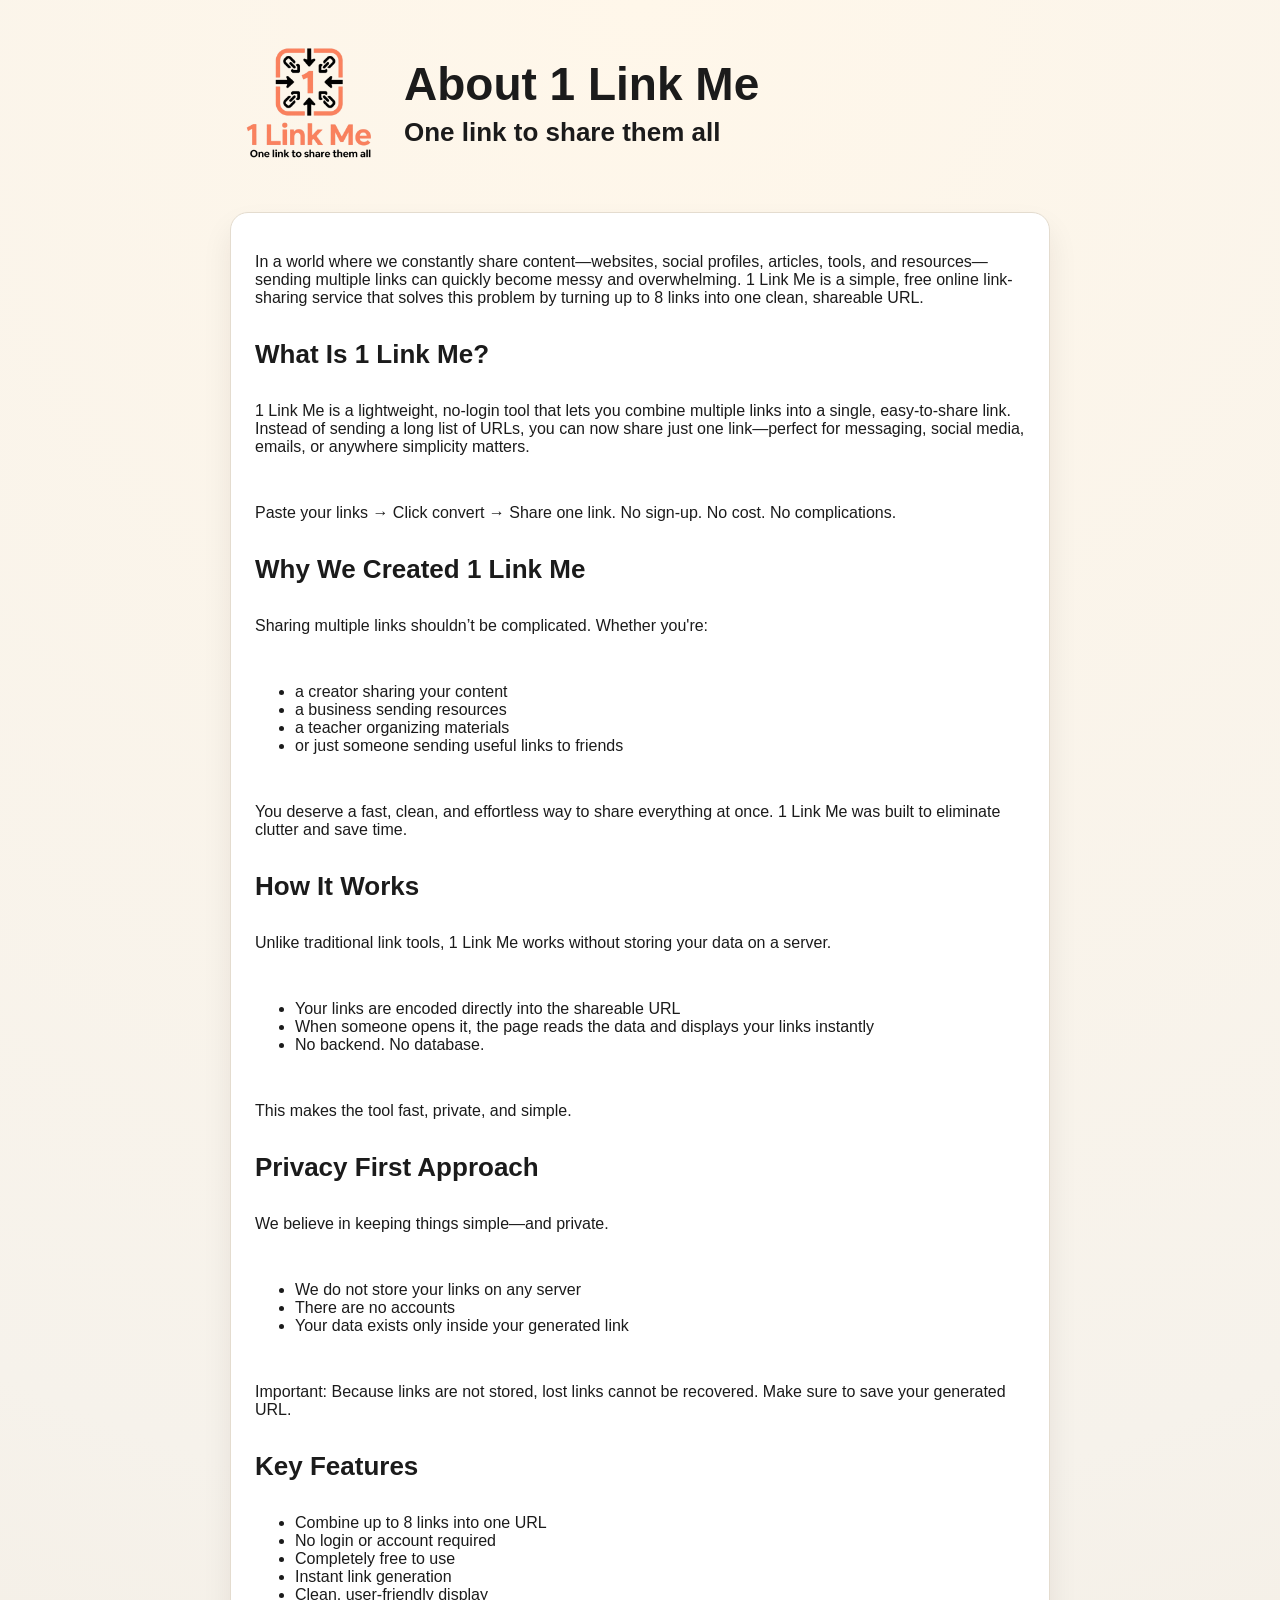
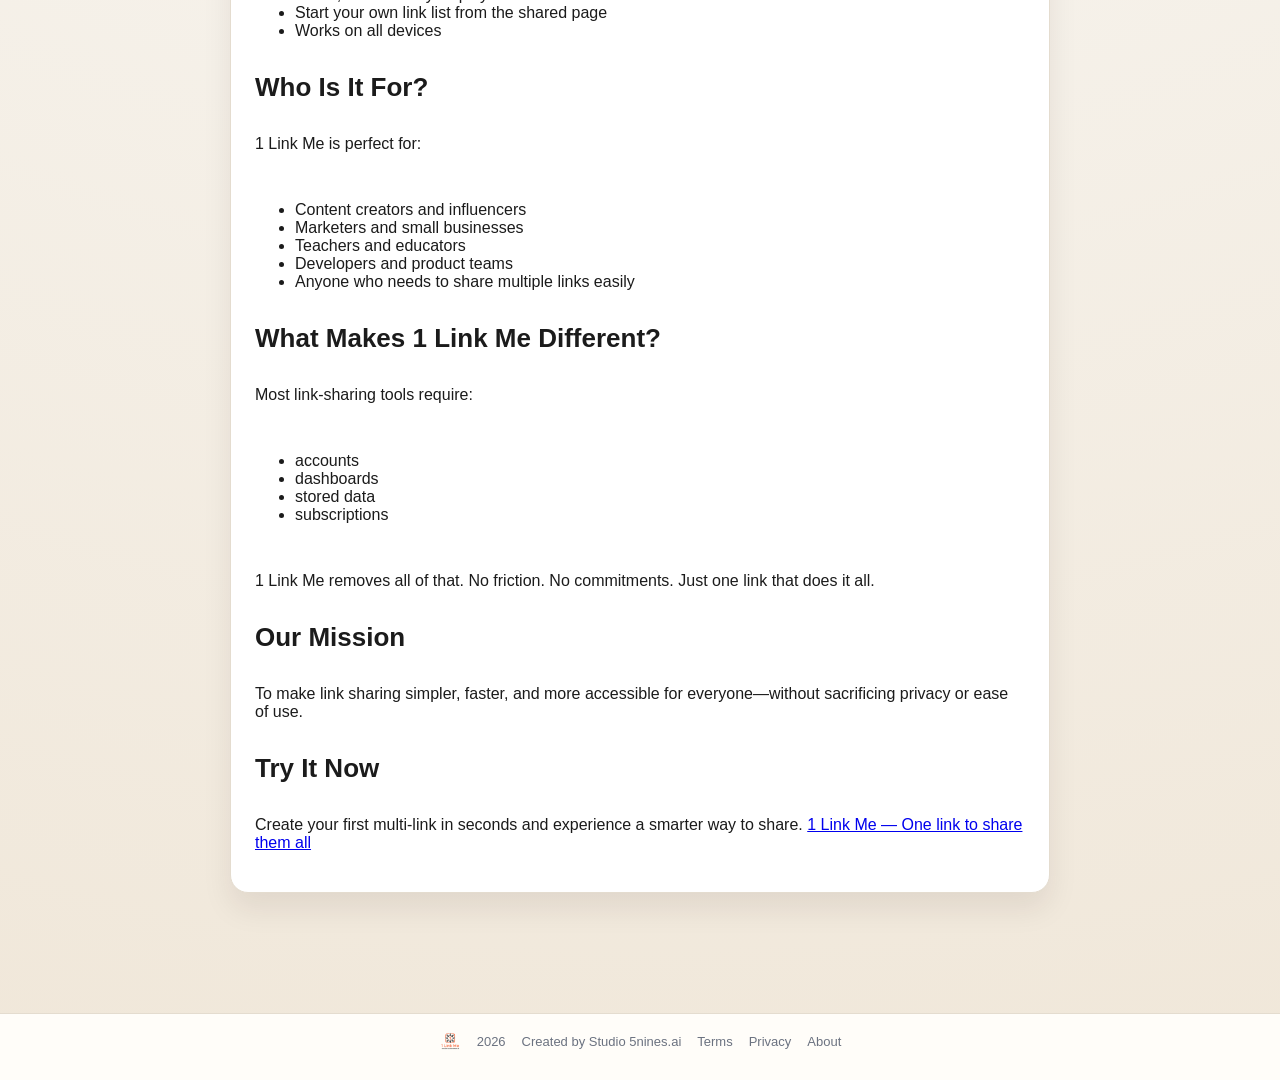
==== about.html @ 387b47c8 "Add files via upload" ====
<!doctype html>
<html lang="en">
  <head>
    <meta charset="UTF-8" />
    <meta name="viewport" content="width=device-width, initial-scale=1.0" />
    <title>About 1 Link Me</title>
    <meta
      name="description"
      content="About 1 Link Me: a simple, free tool to combine up to 8 links into one shareable URL."
    />
    <meta name="robots" content="index, follow" />
    <!-- Google tag (gtag.js) -->
    <script async src="https://www.googletagmanager.com/gtag/js?id=G-2YKPZS6ZV8"></script>
    <script>
      window.dataLayer = window.dataLayer || [];
      function gtag(){dataLayer.push(arguments);}
      gtag('js', new Date());

      gtag('config', 'G-2YKPZS6ZV8');
    </script>
    <link rel="stylesheet" href="styles.css" />
  </head>
  <body>
    <main class="page">
      <header class="site-header">
        <a href="index.html" class="logo-link">
          <img class="logo" src="logo.png" alt="1 Link Me logo" />
        </a>
        <div class="header-text">
          <h1>About 1 Link Me</h1>
          <h2>One link to share them all</h2>
        </div>
      </header>

      <section class="card">
        <p>
          In a world where we constantly share content—websites, social profiles, articles, tools, and resources—
          sending multiple links can quickly become messy and overwhelming.
          1 Link Me is a simple, free online link-sharing service that solves this problem by turning up to 8 links
          into one clean, shareable URL.
        </p>

        <h2>What Is 1 Link Me?</h2>
        <p>
          1 Link Me is a lightweight, no-login tool that lets you combine multiple links into a single, easy-to-share link.
          Instead of sending a long list of URLs, you can now share just one link—perfect for messaging, social media,
          emails, or anywhere simplicity matters.
        </p>
        <p>
          Paste your links → Click convert → Share one link. No sign-up. No cost. No complications.
        </p>

        <h2>Why We Created 1 Link Me</h2>
        <p>
          Sharing multiple links shouldn’t be complicated. Whether you're:
        </p>
        <ul>
          <li>a creator sharing your content</li>
          <li>a business sending resources</li>
          <li>a teacher organizing materials</li>
          <li>or just someone sending useful links to friends</li>
        </ul>
        <p>
          You deserve a fast, clean, and effortless way to share everything at once. 1 Link Me was built to eliminate
          clutter and save time.
        </p>

        <h2>How It Works</h2>
        <p>
          Unlike traditional link tools, 1 Link Me works without storing your data on a server.
        </p>
        <ul>
          <li>Your links are encoded directly into the shareable URL</li>
          <li>When someone opens it, the page reads the data and displays your links instantly</li>
          <li>No backend. No database.</li>
        </ul>
        <p>
          This makes the tool fast, private, and simple.
        </p>

        <h2>Privacy First Approach</h2>
        <p>
          We believe in keeping things simple—and private.
        </p>
        <ul>
          <li>We do not store your links on any server</li>
          <li>There are no accounts</li>
          <li>Your data exists only inside your generated link</li>
        </ul>
        <p>
          Important: Because links are not stored, lost links cannot be recovered. Make sure to save your generated URL.
        </p>

        <h2>Key Features</h2>
        <ul>
          <li>Combine up to 8 links into one URL</li>
          <li>No login or account required</li>
          <li>Completely free to use</li>
          <li>Instant link generation</li>
          <li>Clean, user-friendly display</li>
          <li>Start your own link list from the shared page</li>
          <li>Works on all devices</li>
        </ul>

        <h2>Who Is It For?</h2>
        <p>1 Link Me is perfect for:</p>
        <ul>
          <li>Content creators and influencers</li>
          <li>Marketers and small businesses</li>
          <li>Teachers and educators</li>
          <li>Developers and product teams</li>
          <li>Anyone who needs to share multiple links easily</li>
        </ul>

        <h2>What Makes 1 Link Me Different?</h2>
        <p>Most link-sharing tools require:</p>
        <ul>
          <li>accounts</li>
          <li>dashboards</li>
          <li>stored data</li>
          <li>subscriptions</li>
        </ul>
        <p>
          1 Link Me removes all of that. No friction. No commitments. Just one link that does it all.
        </p>

        <h2>Our Mission</h2>
        <p>
          To make link sharing simpler, faster, and more accessible for everyone—without sacrificing privacy or ease of use.
        </p>

        <h2>Try It Now</h2>
        <p>
          Create your first multi-link in seconds and experience a smarter way to share.
          <a href="index.html">1 Link Me — One link to share them all</a>
        </p>
      </section>
    </main>

    <footer class="footer">
      <div class="footer-inner">
        <img class="footer-logo" src="logo.png" alt="1 Link Me logo" />
        <span class="footer-year">2026</span>
        <p class="footer-note">Created by Studio 5nines.ai</p>
        <a href="terms.html">Terms</a>
        <a href="privacy.html">Privacy</a>
        <a href="about.html">About</a>
      </div>
    </footer>
  </body>
</html>
---- styles.css ----
:root {
  color-scheme: light;
  --bg: #f6f2eb;
  --card: #ffffff;
  --ink: #1b1b1b;
  --muted: #6d6d6d;
  --accent: #ff7b59;
  --accent-dark: #e8613f;
  --border: #e4dccf;
  font-family: "Space Grotesk", "Avenir", "Helvetica Neue", sans-serif;
}

* {
  box-sizing: border-box;
}

body {
  margin: 0;
  background: radial-gradient(circle at top, #fff7ea 0%, #f6f2eb 55%, #f0e7d9 100%);
  color: var(--ink);
}

.page {
  max-width: 860px;
  margin: 0 auto;
  padding: 24px 20px 80px;
  display: grid;
  gap: 24px;
}

.hero {
  display: grid;
  gap: 12px;
}

.site-header {
  display: flex;
  align-items: center;
  padding-bottom: 8px;
  gap: 18px;
}

.logo {
  height: 156px;
  width: auto;
  object-fit: contain;
}

.logo-link {
  display: inline-flex;
}

.header-text {
  display: grid;
  gap: 6px;
}

.eyebrow {
  text-transform: uppercase;
  font-size: 12px;
  letter-spacing: 0.18em;
  color: var(--muted);
  margin: 0;
}

h1 {
  font-size: clamp(30px, 5vw, 46px);
  margin: 0;
}

h2 {
  font-size: clamp(18px, 3.2vw, 26px);
  margin: 0;
  color: var(--ink);
}

.subhead {
  margin: 0;
  font-size: 16px;
  color: var(--muted);
  display: grid;
  gap: 8px;
}

.warning {
  color: var(--ink);
  text-decoration: underline;
  text-decoration-color: var(--accent);
  text-decoration-thickness: 3px;
  text-underline-offset: 4px;
  font-weight: 600;
}

.card {
  background: var(--card);
  border: 1px solid var(--border);
  border-radius: 18px;
  padding: 24px;
  box-shadow: 0 16px 30px rgba(34, 18, 6, 0.08);
  display: grid;
  gap: 16px;
}

.card-header {
  display: flex;
  justify-content: space-between;
  align-items: center;
}

.card-header h2 {
  margin: 0;
  font-size: 20px;
}

.limit {
  font-size: 14px;
  color: var(--muted);
}

.links {
  display: grid;
  gap: 12px;
}

.link-row {
  display: grid;
  grid-template-columns: 1fr auto;
  gap: 8px;
}

input[type="text"] {
  width: 100%;
  padding: 12px 14px;
  border-radius: 12px;
  border: 1px solid var(--border);
  font-size: 15px;
}

textarea.comment-input {
  width: 100%;
  height: 48px;
  min-height: 48px;
  resize: none;
  padding: 12px 14px;
  border-radius: 12px;
  border: 1px solid var(--border);
  font-size: 15px;
  font-family: inherit;
}

.comment-label {
  font-size: 14px;
  color: var(--muted);
  line-height: 1;
}

.comment-header {
  display: flex;
  align-items: center;
  justify-content: space-between;
}

.comment-count {
  font-size: 12px;
  color: var(--muted);
}

input[type="text"]:focus {
  outline: 2px solid rgba(255, 123, 89, 0.3);
  border-color: var(--accent);
}

.actions {
  display: flex;
  flex-wrap: wrap;
  gap: 12px;
  justify-content: center;
}

.add-link {
  align-self: flex-start;
}

.btn {
  border: none;
  border-radius: 999px;
  padding: 12px 20px;
  font-size: 14px;
  cursor: pointer;
  transition: transform 0.15s ease, box-shadow 0.15s ease;
}

.btn.primary {
  background: var(--accent);
  color: white;
  box-shadow: 0 10px 20px rgba(255, 123, 89, 0.3);
}

.btn.primary:hover {
  transform: translateY(-1px);
  box-shadow: 0 12px 22px rgba(255, 123, 89, 0.4);
}

.btn.ghost {
  background: transparent;
  border: 1px solid var(--border);
  color: var(--ink);
}

.btn.ghost:hover {
  transform: translateY(-1px);
  box-shadow: 0 10px 20px rgba(33, 24, 12, 0.08);
}

.helper {
  color: var(--muted);
  font-size: 13px;
  margin: 0;
}

.result-row {
  display: grid;
  gap: 12px;
  grid-template-columns: 1fr auto;
  align-items: center;
}

.open-link {
  color: var(--accent-dark);
  text-decoration: underline;
  text-underline-offset: 3px;
  font-size: 14px;
}

.result-helper {
  display: flex;
  flex-wrap: wrap;
  gap: 8px;
  align-items: center;
}

.viewer-cta {
  align-self: center;
  font-size: 16px;
  padding: 14px 24px;
  text-align: center;
  text-decoration: none;
}

.shared-list {
  margin: 0;
  padding-left: 20px;
  display: grid;
  gap: 8px;
}

.shared-list a {
  color: var(--accent-dark);
  text-decoration: none;
}

.shared-comment {
  margin: 0 0 12px;
  padding: 12px 14px;
  border-left: 4px solid var(--accent);
  background: rgba(255, 123, 89, 0.08);
  border-radius: 12px;
  font-size: 14px;
}

.viewer-note {
  text-align: center;
}

.footer {
  margin-top: 40px;
  padding: 16px 20px 28px;
  border-top: 1px solid var(--border);
  background: #fffdf9;
  color: #6b7280;
}

.footer-inner {
  display: flex;
  flex-wrap: wrap;
  gap: 16px;
  align-items: center;
  justify-content: center;
  font-size: 13px;
}

.footer a {
  color: #6b7280;
  text-decoration: none;
  font-size: 13px;
}

.footer a:hover {
  color: var(--ink);
}

.footer-note {
  margin: 0;
  font-size: 13px;
  color: #6b7280;
}

.footer-year {
  font-size: 13px;
}

.footer-logo {
  width: 22px;
  height: auto;
  display: inline-block;
}

.hidden {
  display: none;
}

@media (max-width: 640px) {
  .result-row,
  .link-row {
    grid-template-columns: 1fr;
  }

  .actions {
    flex-direction: column;
  }
}
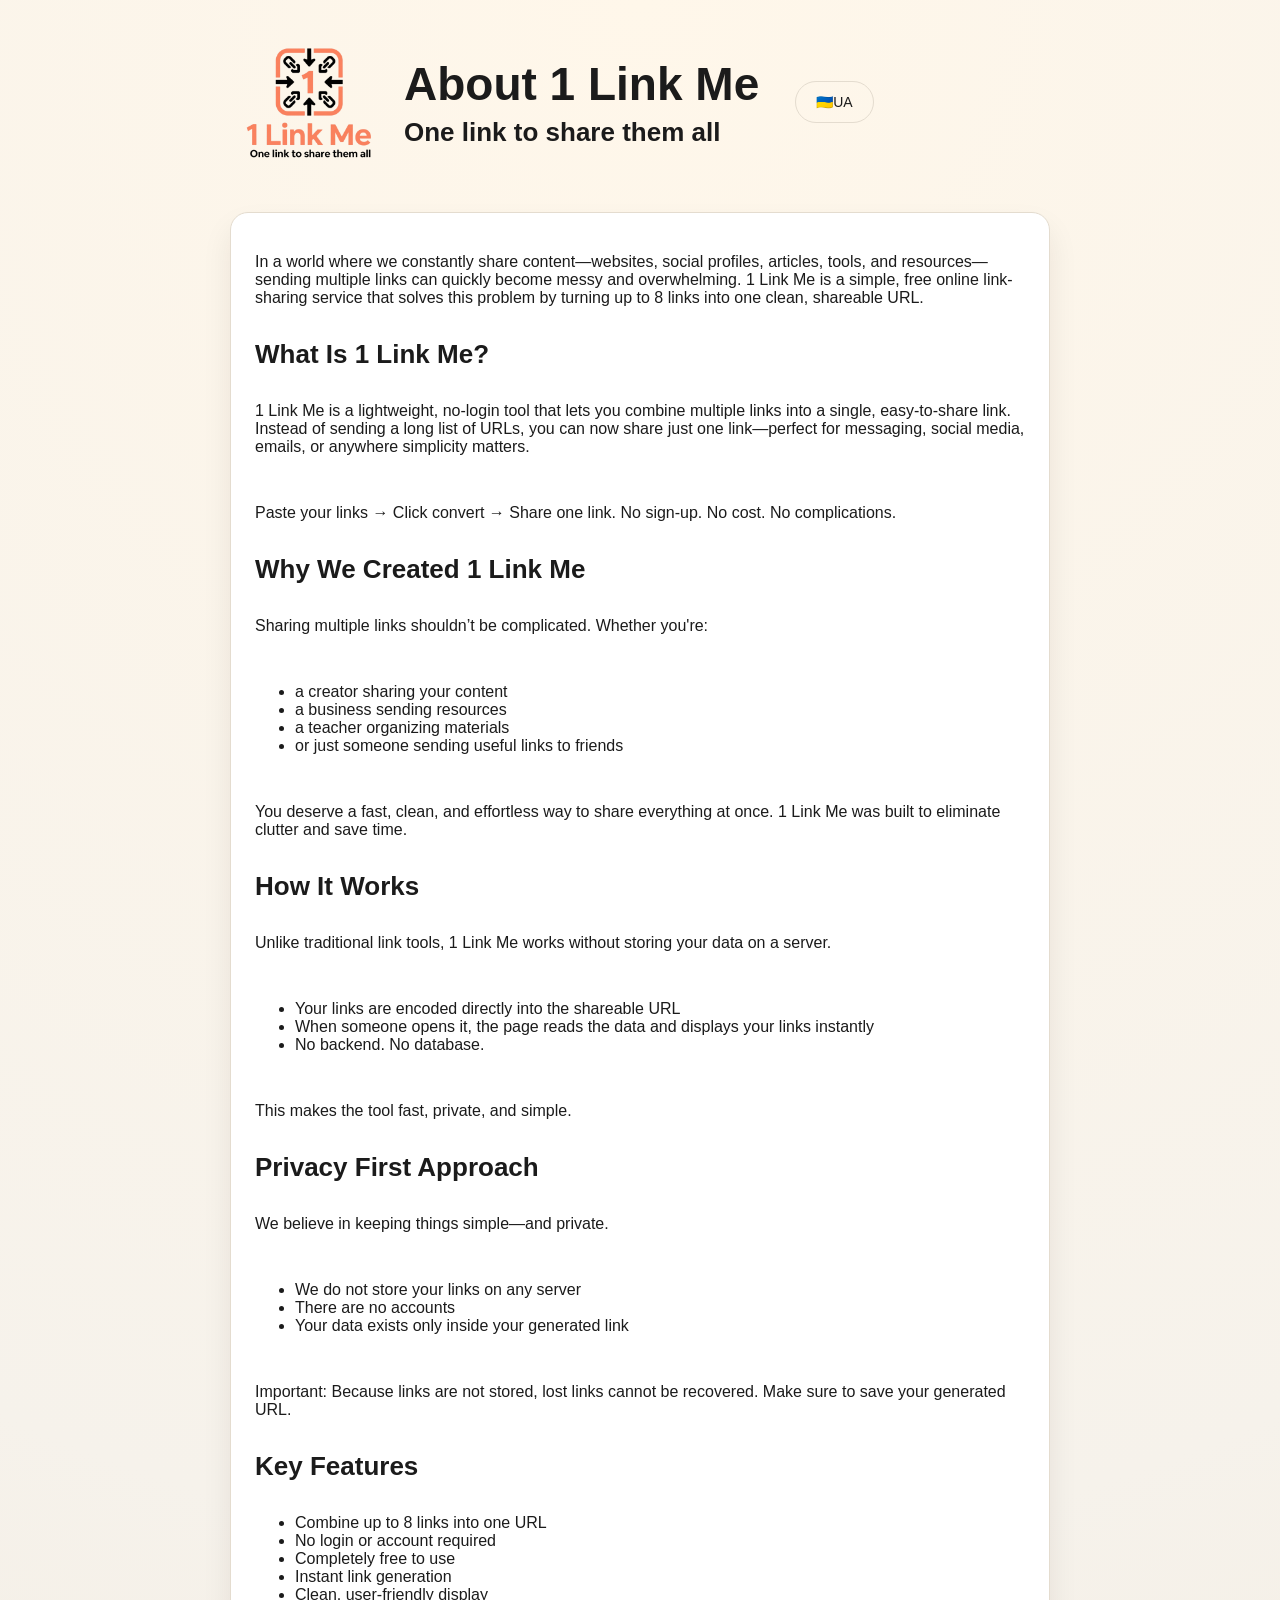
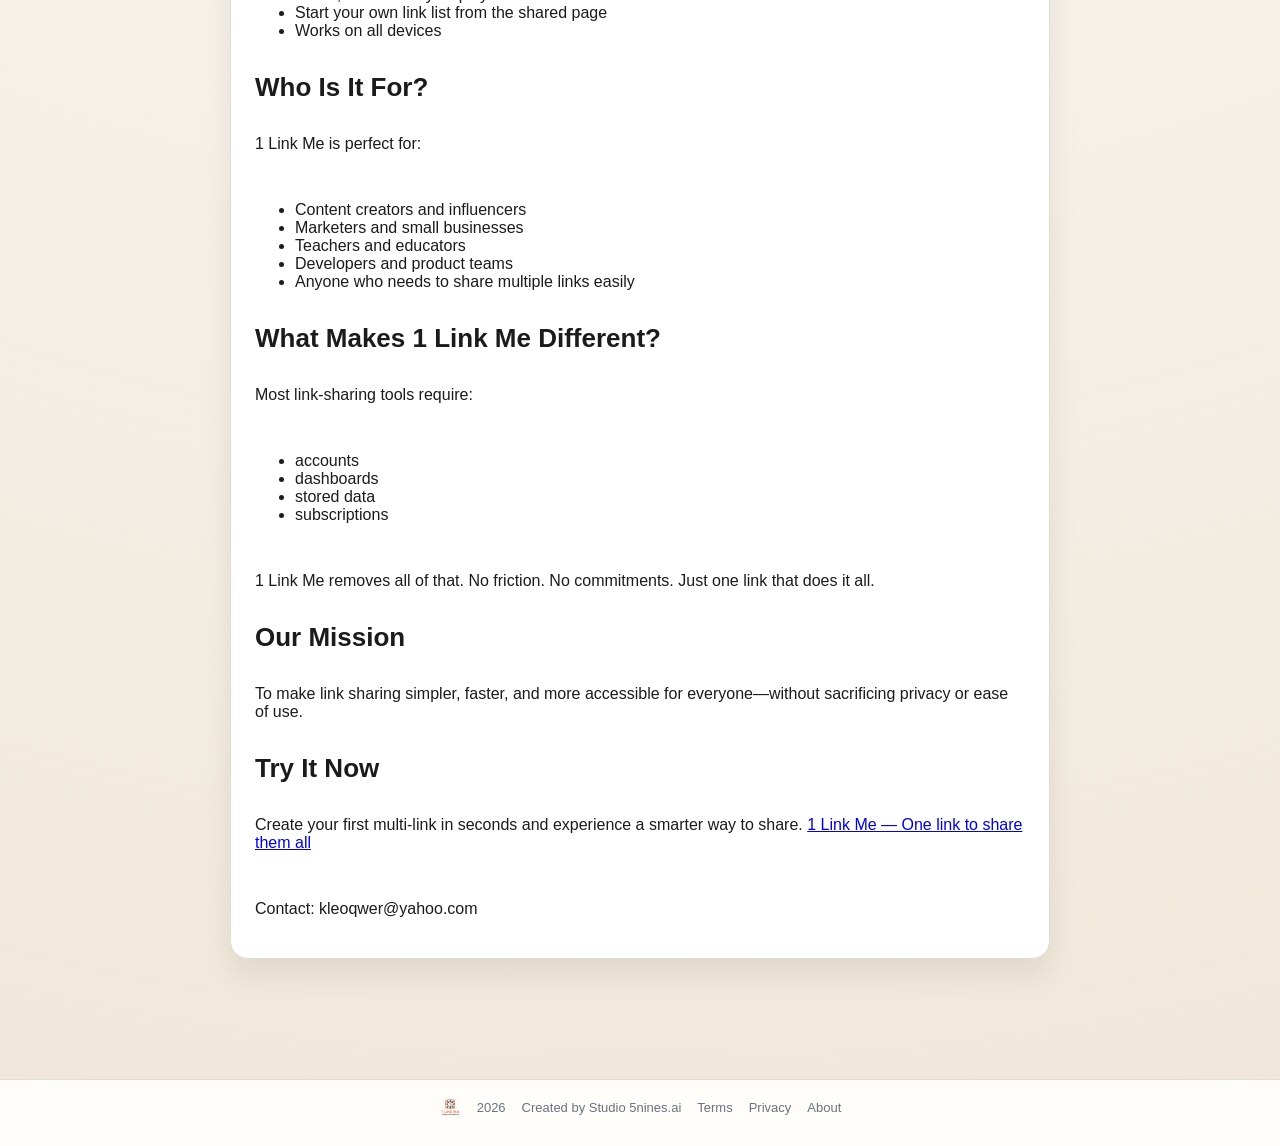
==== commit 35047d8b: "Add files via upload" ====
--- a/about.html
+++ b/about.html
@@ -8,6 +8,7 @@
       name="description"
       content="About 1 Link Me: a simple, free tool to combine up to 8 links into one shareable URL."
     />
+    <meta name="description-ua" content="Об’єднайте до 8 посилань в одне зручне для поширення. Без реєстрації, без збереження даних, 100% безкоштовно. Ідеально для креаторів, маркетологів і щоденного використання." />
     <meta name="robots" content="index, follow" />
     <!-- Google tag (gtag.js) -->
     <script async src="https://www.googletagmanager.com/gtag/js?id=G-2YKPZS6ZV8"></script>
@@ -27,12 +28,17 @@
           <img class="logo" src="logo.png" alt="1 Link Me logo" />
         </a>
         <div class="header-text">
-          <h1>About 1 Link Me</h1>
-          <h2>One link to share them all</h2>
+          <h1 data-i18n="aboutTitle">About 1 Link Me</h1>
+          <h2 data-i18n="aboutTagline">One link to share them all</h2>
         </div>
+        <div class="spacer"></div>
+        <button id="lang-toggle" class="btn ghost lang-toggle" type="button">
+          <span class="flag">🇺🇦</span>
+          <span class="lang-code">UA</span>
+        </button>
       </header>
 
-      <section class="card">
+      <section class="card about-content" data-lang="en">
         <p>
           In a world where we constantly share content—websites, social profiles, articles, tools, and resources—
           sending multiple links can quickly become messy and overwhelming.
@@ -134,6 +140,110 @@
           Create your first multi-link in seconds and experience a smarter way to share.
           <a href="index.html">1 Link Me — One link to share them all</a>
         </p>
+        <p>Contact: kleoqwer@yahoo.com</p>
+      </section>
+
+      <section class="card about-content hidden" data-lang="uk">
+        <p>
+          У світі, де ми постійно ділимось контентом — сайтами, соцмережами, статтями, інструментами та ресурсами —
+          надсилання багатьох посилань швидко стає хаотичним.
+          1 Link Me — це простий безкоштовний сервіс, який перетворює до 8 посилань на одне чисте й зручне посилання.
+        </p>
+
+        <h2>Що таке 1 Link Me?</h2>
+        <p>
+          1 Link Me — легкий інструмент без входу, який дозволяє обʼєднати кілька посилань в одне.
+          Замість довгого списку URL ви ділитесь одним лінком — зручно для повідомлень, соцмереж, листів чи будь-де,
+          де важлива простота.
+        </p>
+        <p>
+          Вставте посилання → Натисніть «Конвертувати» → Поділіться одним лінком. Без реєстрації. Без оплати. Без складнощів.
+        </p>
+
+        <h2>Чому ми створили 1 Link Me</h2>
+        <p>
+          Ділитися кількома посиланнями не повинно бути складно. Це зручно для:\n        </p>
+        <ul>
+          <li>креаторів, які діляться контентом</li>
+          <li>бізнесів, що надсилають ресурси</li>
+          <li>викладачів, які організовують матеріали</li>
+          <li>або просто людей, які надсилають корисні посилання друзям</li>
+        </ul>
+        <p>
+          Ви заслуговуєте на швидкий і простий спосіб ділитися всім одразу. 1 Link Me створено, щоб прибрати зайве
+          й заощадити час.
+        </p>
+
+        <h2>Як це працює</h2>
+        <p>
+          На відміну від традиційних сервісів, 1 Link Me не зберігає ваші дані на сервері.
+        </p>
+        <ul>
+          <li>Ваші посилання кодуються прямо в URL</li>
+          <li>Коли хтось відкриває його, сторінка читає дані й показує список посилань</li>
+          <li>Без бекенду. Без бази даних.</li>
+        </ul>
+        <p>
+          Це робить сервіс швидким, приватним і простим.
+        </p>
+
+        <h2>Приватність у пріоритеті</h2>
+        <p>
+          Ми віримо в простоту — і приватність.
+        </p>
+        <ul>
+          <li>Ми не зберігаємо ваші посилання на серверах</li>
+          <li>Немає акаунтів</li>
+          <li>Ваші дані існують лише в згенерованому посиланні</li>
+        </ul>
+        <p>
+          Важливо: через відсутність зберігання, втрачені посилання не можна відновити. Збережіть згенерований URL.
+        </p>
+
+        <h2>Ключові можливості</h2>
+        <ul>
+          <li>Обʼєднання до 8 посилань в один URL</li>
+          <li>Без входу або акаунта</li>
+          <li>Повністю безкоштовно</li>
+          <li>Миттєве створення посилання</li>
+          <li>Чистий і зручний вигляд</li>
+          <li>Створіть власний список зі сторінки спільного посилання</li>
+          <li>Працює на всіх пристроях</li>
+        </ul>
+
+        <h2>Для кого це?</h2>
+        <p>1 Link Me ідеально підходить для:</p>
+        <ul>
+          <li>креаторів та інфлюенсерів</li>
+          <li>маркетологів і малого бізнесу</li>
+          <li>вчителів та освітян</li>
+          <li>розробників і продукт‑команд</li>
+          <li>усіх, хто хоче легко ділитися кількома посиланнями</li>
+        </ul>
+
+        <h2>Чим 1 Link Me відрізняється?</h2>
+        <p>Більшість сервісів вимагають:</p>
+        <ul>
+          <li>акаунтів</li>
+          <li>панелей керування</li>
+          <li>збереження даних</li>
+          <li>передплат</li>
+        </ul>
+        <p>
+          1 Link Me прибирає все зайве. Без тертя. Без зобовʼязань. Просто одне посилання, яке робить усе.
+        </p>
+
+        <h2>Наша місія</h2>
+        <p>
+          Зробити поширення посилань простішим, швидшим і доступнішим для всіх — без шкоди для приватності та зручності.
+        </p>
+
+        <h2>Спробуйте зараз</h2>
+        <p>
+          Створіть свій перший мульти‑лінк за секунди та відчуйте розумніший спосіб ділитися.
+          <a href="index.html">1 Link Me — Одне посилання для всього</a>
+        </p>
+        <p>Контакт: kleoqwer@yahoo.com</p>
       </section>
     </main>
 
@@ -142,10 +252,11 @@
         <img class="footer-logo" src="logo.png" alt="1 Link Me logo" />
         <span class="footer-year">2026</span>
         <p class="footer-note">Created by Studio 5nines.ai</p>
-        <a href="terms.html">Terms</a>
-        <a href="privacy.html">Privacy</a>
-        <a href="about.html">About</a>
+        <a href="terms.html" data-i18n="terms">Terms</a>
+        <a href="privacy.html" data-i18n="privacy">Privacy</a>
+        <a href="about.html" data-i18n="about">About</a>
       </div>
     </footer>
+    <script src="about.js"></script>
   </body>
 </html>
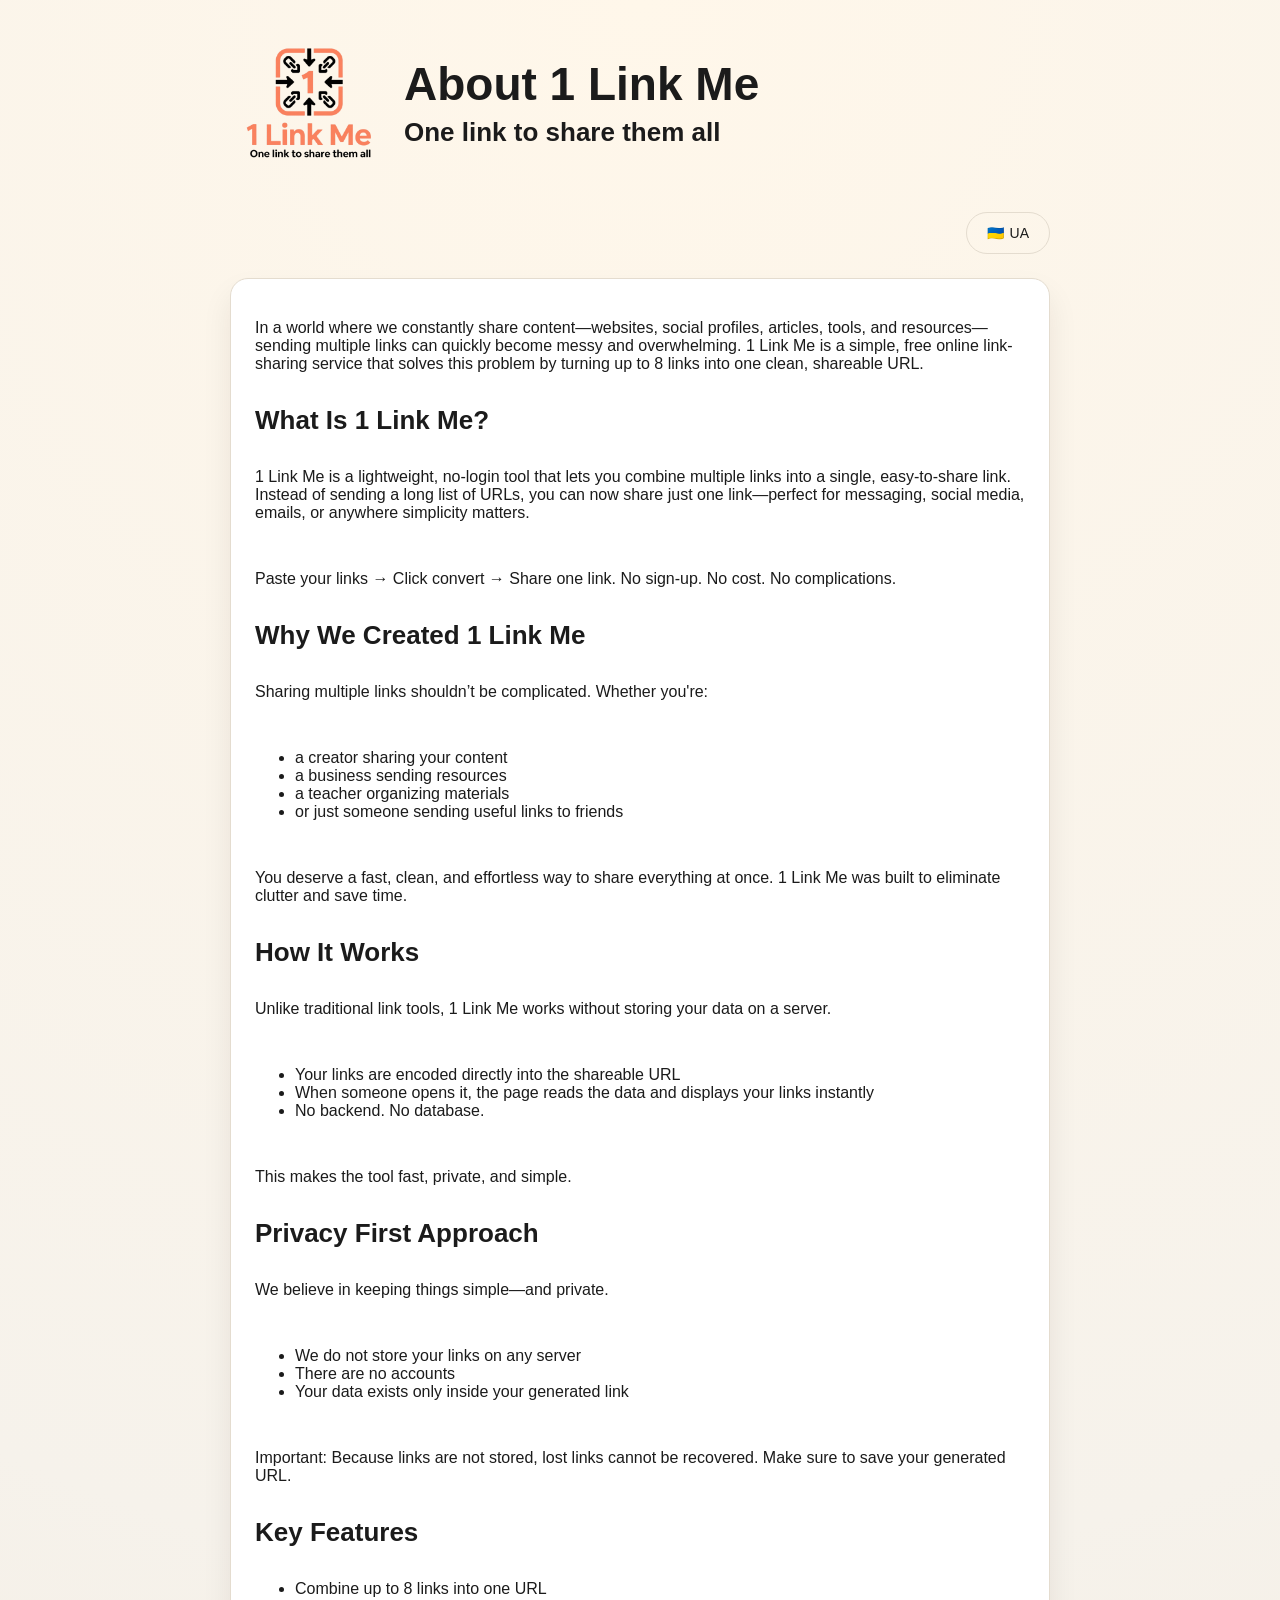
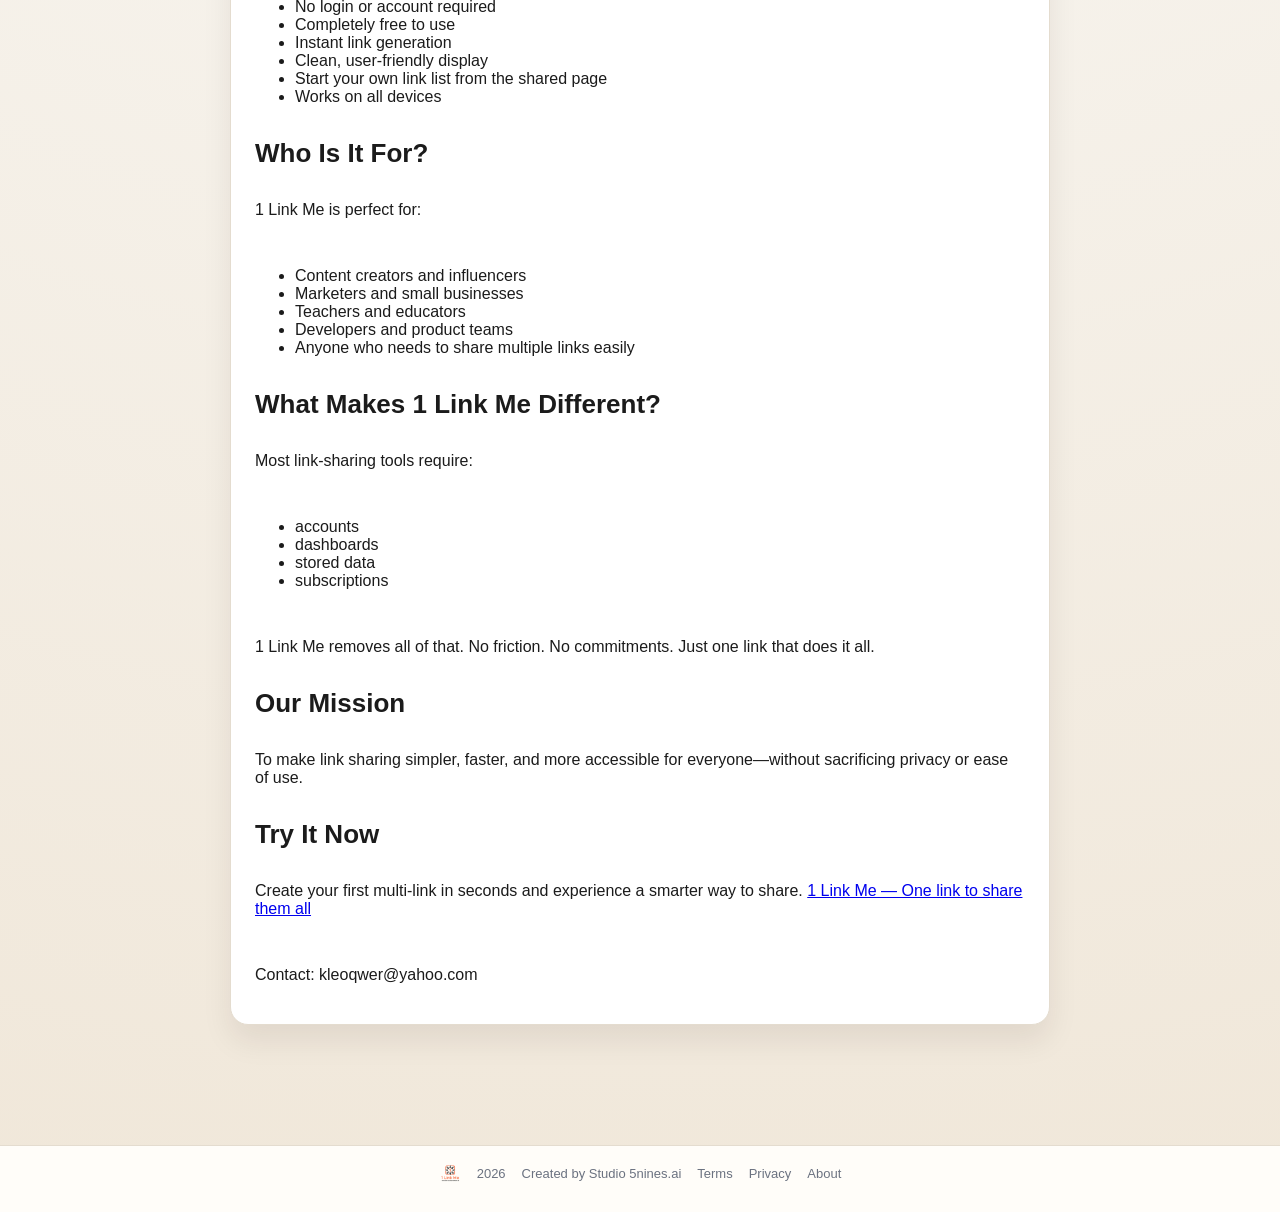
==== commit 827f27f0: "Add files via upload" ====
--- a/about.html
+++ b/about.html
@@ -31,12 +31,13 @@
           <h1 data-i18n="aboutTitle">About 1 Link Me</h1>
           <h2 data-i18n="aboutTagline">One link to share them all</h2>
         </div>
-        <div class="spacer"></div>
+      </header>
+      <div class="lang-row">
         <button id="lang-toggle" class="btn ghost lang-toggle" type="button">
           <span class="flag">🇺🇦</span>
           <span class="lang-code">UA</span>
         </button>
-      </header>
+      </div>
 
       <section class="card about-content" data-lang="en">
         <p>
--- a/styles.css
+++ b/styles.css
@@ -33,6 +33,13 @@
   gap: 12px;
 }
 
+.hero-row {
+  display: grid;
+  grid-template-columns: 1fr auto;
+  align-items: start;
+  gap: 16px;
+}
+
 .site-header {
   display: flex;
   align-items: center;
@@ -53,6 +60,35 @@
 .header-text {
   display: grid;
   gap: 6px;
+}
+
+.lang-toggle {
+  padding: 8px 14px;
+  font-size: 12px;
+  display: inline-flex;
+  align-items: center;
+  gap: 6px;
+  text-decoration: none;
+  color: #1d4ed8;
+}
+
+.lang-toggle.ua {
+  border: 2px solid #facc15;
+}
+
+.lang-toggle.en {
+  border: 2px solid #ef4444;
+}
+
+.lang-toggle .flag {
+  font-size: 14px;
+  line-height: 1;
+}
+
+.lang-row {
+  display: flex;
+  justify-content: flex-end;
+  width: 100%;
 }
 
 .eyebrow {
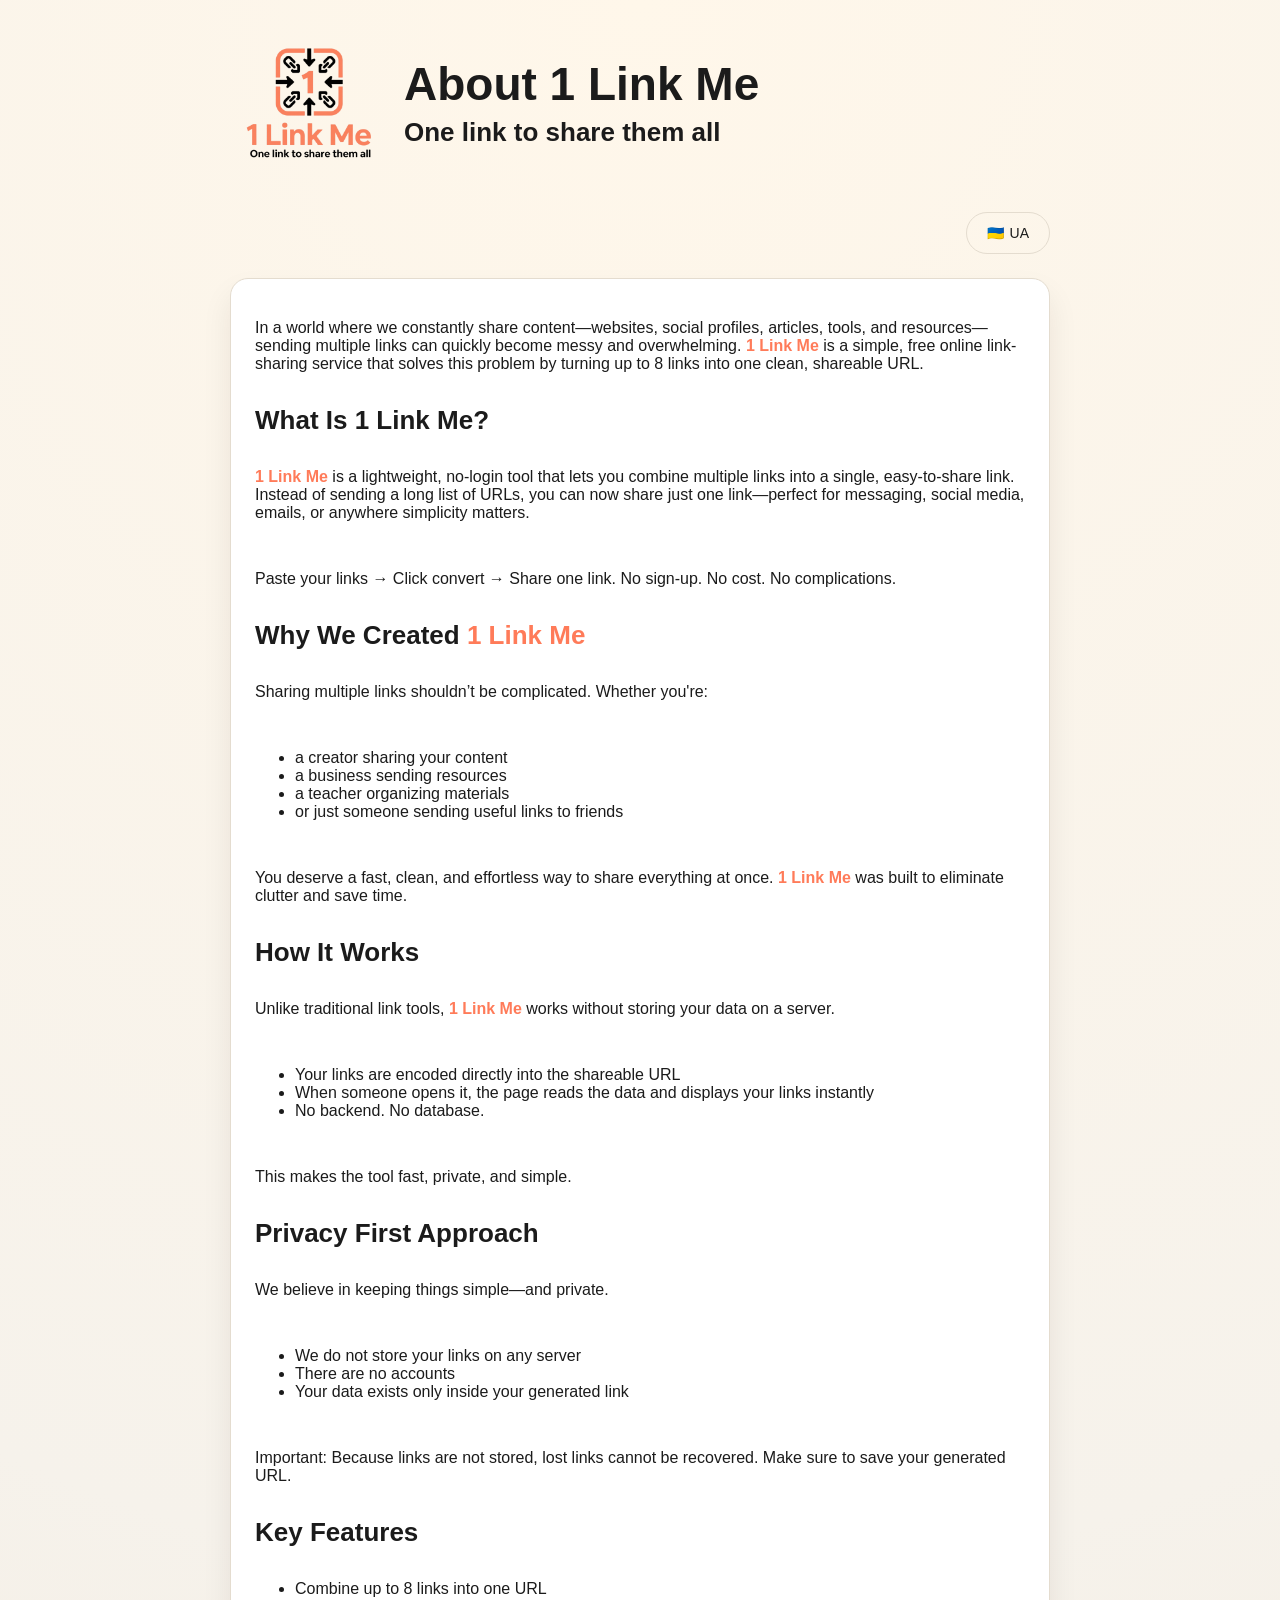
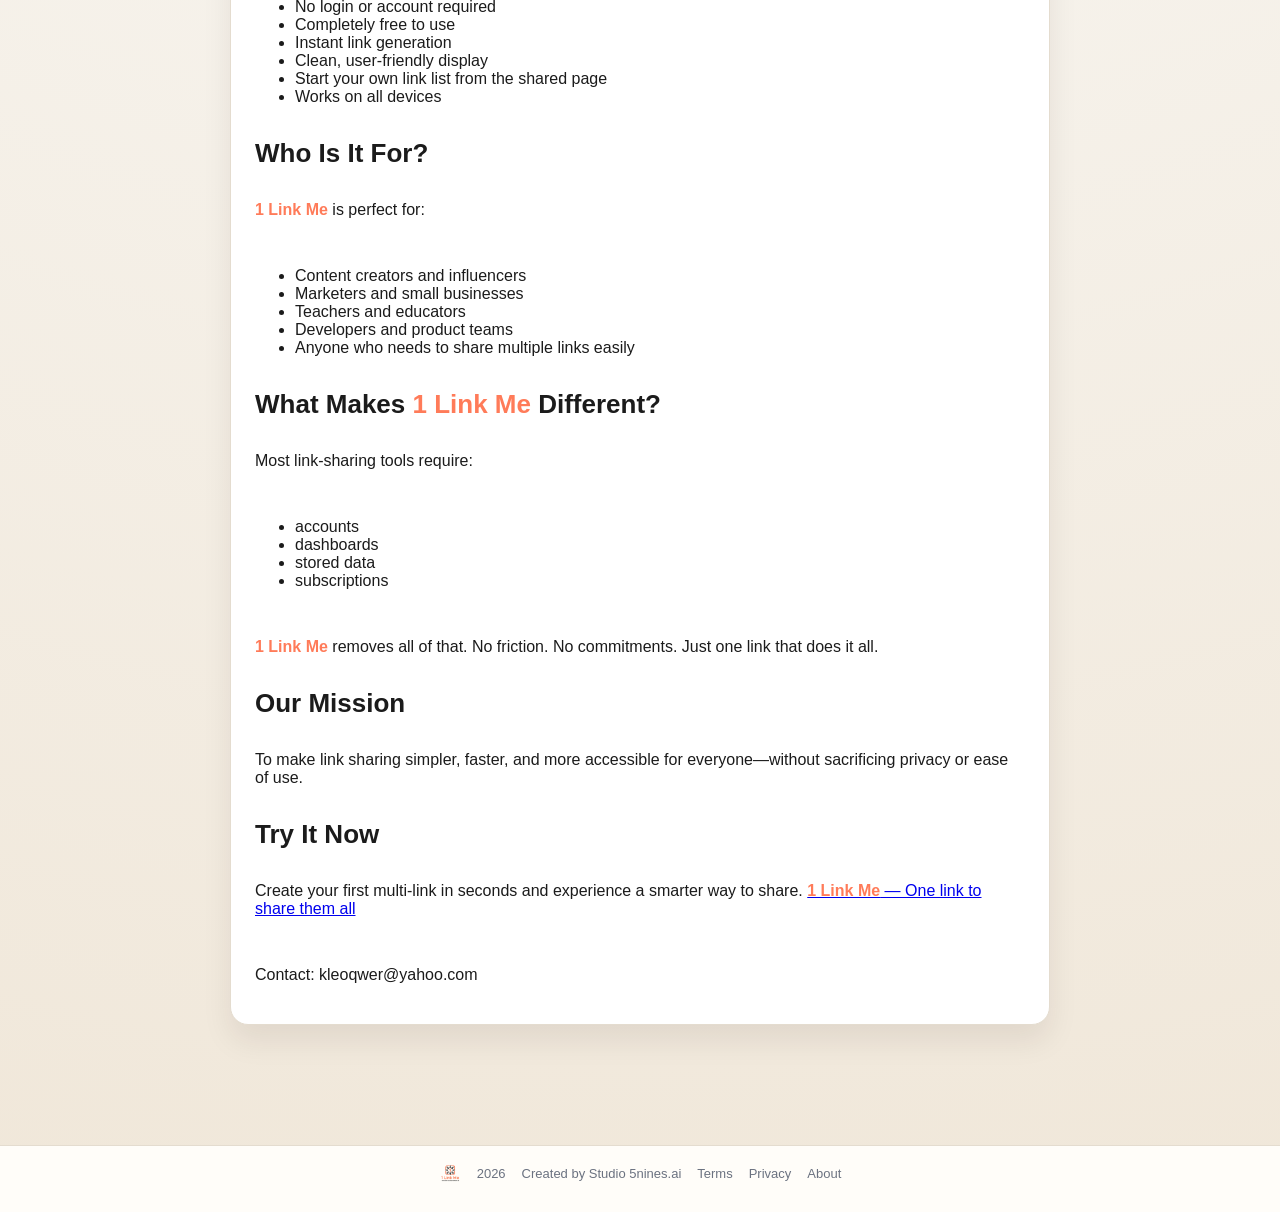
==== commit 3875782f: "Add files via upload" ====
--- a/about.html
+++ b/about.html
@@ -43,13 +43,13 @@
         <p>
           In a world where we constantly share content—websites, social profiles, articles, tools, and resources—
           sending multiple links can quickly become messy and overwhelming.
-          1 Link Me is a simple, free online link-sharing service that solves this problem by turning up to 8 links
+          <span class="brand-highlight">1 Link Me</span> is a simple, free online link-sharing service that solves this problem by turning up to 8 links
           into one clean, shareable URL.
         </p>
 
         <h2>What Is 1 Link Me?</h2>
         <p>
-          1 Link Me is a lightweight, no-login tool that lets you combine multiple links into a single, easy-to-share link.
+          <span class="brand-highlight">1 Link Me</span> is a lightweight, no-login tool that lets you combine multiple links into a single, easy-to-share link.
           Instead of sending a long list of URLs, you can now share just one link—perfect for messaging, social media,
           emails, or anywhere simplicity matters.
         </p>
@@ -57,7 +57,7 @@
           Paste your links → Click convert → Share one link. No sign-up. No cost. No complications.
         </p>
 
-        <h2>Why We Created 1 Link Me</h2>
+        <h2>Why We Created <span class="brand-highlight">1 Link Me</span></h2>
         <p>
           Sharing multiple links shouldn’t be complicated. Whether you're:
         </p>
@@ -68,13 +68,13 @@
           <li>or just someone sending useful links to friends</li>
         </ul>
         <p>
-          You deserve a fast, clean, and effortless way to share everything at once. 1 Link Me was built to eliminate
+          You deserve a fast, clean, and effortless way to share everything at once. <span class="brand-highlight">1 Link Me</span> was built to eliminate
           clutter and save time.
         </p>
 
         <h2>How It Works</h2>
         <p>
-          Unlike traditional link tools, 1 Link Me works without storing your data on a server.
+          Unlike traditional link tools, <span class="brand-highlight">1 Link Me</span> works without storing your data on a server.
         </p>
         <ul>
           <li>Your links are encoded directly into the shareable URL</li>
@@ -110,7 +110,7 @@
         </ul>
 
         <h2>Who Is It For?</h2>
-        <p>1 Link Me is perfect for:</p>
+        <p><span class="brand-highlight">1 Link Me</span> is perfect for:</p>
         <ul>
           <li>Content creators and influencers</li>
           <li>Marketers and small businesses</li>
@@ -119,7 +119,7 @@
           <li>Anyone who needs to share multiple links easily</li>
         </ul>
 
-        <h2>What Makes 1 Link Me Different?</h2>
+        <h2>What Makes <span class="brand-highlight">1 Link Me</span> Different?</h2>
         <p>Most link-sharing tools require:</p>
         <ul>
           <li>accounts</li>
@@ -128,7 +128,7 @@
           <li>subscriptions</li>
         </ul>
         <p>
-          1 Link Me removes all of that. No friction. No commitments. Just one link that does it all.
+          <span class="brand-highlight">1 Link Me</span> removes all of that. No friction. No commitments. Just one link that does it all.
         </p>
 
         <h2>Our Mission</h2>
@@ -139,110 +139,106 @@
         <h2>Try It Now</h2>
         <p>
           Create your first multi-link in seconds and experience a smarter way to share.
-          <a href="index.html">1 Link Me — One link to share them all</a>
+          <a href="index.html"><span class="brand-highlight">1 Link Me</span> — One link to share them all</a>
         </p>
         <p>Contact: kleoqwer@yahoo.com</p>
       </section>
 
       <section class="card about-content hidden" data-lang="uk">
-        <p>
-          У світі, де ми постійно ділимось контентом — сайтами, соцмережами, статтями, інструментами та ресурсами —
-          надсилання багатьох посилань швидко стає хаотичним.
-          1 Link Me — це простий безкоштовний сервіс, який перетворює до 8 посилань на одне чисте й зручне посилання.
-        </p>
-
-        <h2>Що таке 1 Link Me?</h2>
-        <p>
-          1 Link Me — легкий інструмент без входу, який дозволяє обʼєднати кілька посилань в одне.
-          Замість довгого списку URL ви ділитесь одним лінком — зручно для повідомлень, соцмереж, листів чи будь-де,
-          де важлива простота.
-        </p>
-        <p>
-          Вставте посилання → Натисніть «Конвертувати» → Поділіться одним лінком. Без реєстрації. Без оплати. Без складнощів.
-        </p>
-
-        <h2>Чому ми створили 1 Link Me</h2>
-        <p>
-          Ділитися кількома посиланнями не повинно бути складно. Це зручно для:\n        </p>
-        <ul>
-          <li>креаторів, які діляться контентом</li>
-          <li>бізнесів, що надсилають ресурси</li>
-          <li>викладачів, які організовують матеріали</li>
-          <li>або просто людей, які надсилають корисні посилання друзям</li>
-        </ul>
-        <p>
-          Ви заслуговуєте на швидкий і простий спосіб ділитися всім одразу. 1 Link Me створено, щоб прибрати зайве
-          й заощадити час.
+        <h2>Що таке <span class="brand-highlight">1 Link Me</span>?</h2>
+        <p>
+          <span class="brand-highlight">1 Link Me</span> — це простий інструмент, який дозволяє об’єднати кілька посилань в одне, просте посилання для
+          поширення (безкоштовно і без реєстрації).
+        </p>
+        <p>
+          Замість довгого списку URL-адрес ви можете поділитися лише одним посиланням — ідеально для месенджерів,
+          соцмереж, електронної пошти або будь-де, де важлива простота.
+        </p>
+        <p>
+          Вставте посилання → Натисніть «Конвертуйте в одне посилання» → Поділіться одним посиланням без зайвих
+          складнощів.
+        </p>
+
+        <h2>Чому ми створили <span class="brand-highlight">1 Link Me</span></h2>
+        <p>Незалежно від того, чи ви:</p>
+        <ul>
+          <li>творець контенту, який ділиться своїми проєктами</li>
+          <li>бізнес, що надсилає інформацію клієнтам</li>
+          <li>викладач, який ділиться матеріали з учнями та батьками</li>
+          <li>або просто людина, яка ділиться корисними посиланнями з друзями</li>
+        </ul>
+        <p>
+          Ви заслуговуєте на зручний і простий спосіб поділитися всім одразу з <span class="brand-highlight">1 Link Me</span>.
         </p>
 
         <h2>Як це працює</h2>
         <p>
-          На відміну від традиційних сервісів, 1 Link Me не зберігає ваші дані на сервері.
+          На відміну від традиційних інструментів, <span class="brand-highlight">1 Link Me</span> працює без збереження ваших даних на сервері.
         </p>
         <ul>
           <li>Ваші посилання кодуються прямо в URL</li>
-          <li>Коли хтось відкриває його, сторінка читає дані й показує список посилань</li>
-          <li>Без бекенду. Без бази даних.</li>
-        </ul>
-        <p>
-          Це робить сервіс швидким, приватним і простим.
-        </p>
-
-        <h2>Приватність у пріоритеті</h2>
-        <p>
-          Ми віримо в простоту — і приватність.
-        </p>
+          <li>Коли хтось відкриває його, сторінка зчитує дані та миттєво показує список</li>
+        </ul>
+        <p>Це робить сервіс:</p>
+        <ul>
+          <li>Швидким</li>
+          <li>Приватним</li>
+          <li>Простим</li>
+        </ul>
+
+        <h2>Приватність понад усе</h2>
+        <p>Ми віримо в простоту — і приватність.</p>
         <ul>
           <li>Ми не зберігаємо ваші посилання на серверах</li>
-          <li>Немає акаунтів</li>
-          <li>Ваші дані існують лише в згенерованому посиланні</li>
-        </ul>
-        <p>
-          Важливо: через відсутність зберігання, втрачені посилання не можна відновити. Збережіть згенерований URL.
-        </p>
-
-        <h2>Ключові можливості</h2>
-        <ul>
-          <li>Обʼєднання до 8 посилань в один URL</li>
-          <li>Без входу або акаунта</li>
+          <li>Немає реєстрації</li>
+          <li>Ваші дані існують лише всередині створеного вами URL</li>
+        </ul>
+        <p>
+          Важливо: Оскільки посилання не зберігаються, втрачені посилання неможливо відновити.
+          Обов’язково збережіть свій URL.
+        </p>
+
+        <h2>Основні можливості</h2>
+        <ul>
+          <li>Об’єднання до 8 посилань в один URL</li>
+          <li>Без реєстрації</li>
           <li>Повністю безкоштовно</li>
           <li>Миттєве створення посилання</li>
-          <li>Чистий і зручний вигляд</li>
-          <li>Створіть власний список зі сторінки спільного посилання</li>
+          <li>Чистий і зручний інтерфейс</li>
           <li>Працює на всіх пристроях</li>
         </ul>
 
         <h2>Для кого це?</h2>
-        <p>1 Link Me ідеально підходить для:</p>
-        <ul>
-          <li>креаторів та інфлюенсерів</li>
-          <li>маркетологів і малого бізнесу</li>
-          <li>вчителів та освітян</li>
-          <li>розробників і продукт‑команд</li>
-          <li>усіх, хто хоче легко ділитися кількома посиланнями</li>
-        </ul>
-
-        <h2>Чим 1 Link Me відрізняється?</h2>
+        <p><span class="brand-highlight">1 Link Me</span> ідеально підходить для:</p>
+        <ul>
+          <li>Творців контенту і інфлюенсерів</li>
+          <li>Маркетологів і малого бізнесу</li>
+          <li>Вчителів та освітян</li>
+          <li>Розробників і команд</li>
+          <li>Усіх, хто хоче легко ділитися багатьма посиланнями</li>
+        </ul>
+
+        <h2>Чим <span class="brand-highlight">1 Link Me</span> відрізняється?</h2>
         <p>Більшість сервісів вимагають:</p>
         <ul>
-          <li>акаунтів</li>
-          <li>панелей керування</li>
+          <li>реєстрацію</li>
           <li>збереження даних</li>
-          <li>передплат</li>
-        </ul>
-        <p>
-          1 Link Me прибирає все зайве. Без тертя. Без зобовʼязань. Просто одне посилання, яке робить усе.
+          <li>підписки</li>
+        </ul>
+        <p>
+          <span class="brand-highlight">1 Link Me</span> прибирає все це. Жодних бар’єрів. Жодних зобов’язань.
+          Лише одне посилання, яке робить усе.
         </p>
 
         <h2>Наша місія</h2>
         <p>
-          Зробити поширення посилань простішим, швидшим і доступнішим для всіх — без шкоди для приватності та зручності.
+          Зробити обмін посиланнями простішим, швидшим і доступнішим для кожного, не жертвуючи приватністю чи зручністю.
         </p>
 
         <h2>Спробуйте зараз</h2>
         <p>
-          Створіть свій перший мульти‑лінк за секунди та відчуйте розумніший спосіб ділитися.
-          <a href="index.html">1 Link Me — Одне посилання для всього</a>
+          Створіть своє перше мультипосилання за кілька секунд і відкрийте для себе розумніший спосіб ділитися.
+          <a href="index.html"><span class="brand-highlight">1 Link Me</span> — Одне посилання, щоб поділитися всім</a>
         </p>
         <p>Контакт: kleoqwer@yahoo.com</p>
       </section>
--- a/styles.css
+++ b/styles.css
@@ -1,3 +1,5 @@
+@import url("https://fonts.googleapis.com/css2?family=Montserrat:wght@400;600;700&display=swap");
+
 :root {
   color-scheme: light;
   --bg: #f6f2eb;
@@ -10,6 +12,10 @@
   font-family: "Space Grotesk", "Avenir", "Helvetica Neue", sans-serif;
 }
 
+html[lang="uk"] body {
+  font-family: "Montserrat", "Avenir", "Helvetica Neue", sans-serif;
+}
+
 * {
   box-sizing: border-box;
 }
@@ -125,6 +131,11 @@
   text-decoration-thickness: 3px;
   text-underline-offset: 4px;
   font-weight: 600;
+}
+
+.brand-highlight {
+  color: var(--accent);
+  font-weight: 700;
 }
 
 .card {
